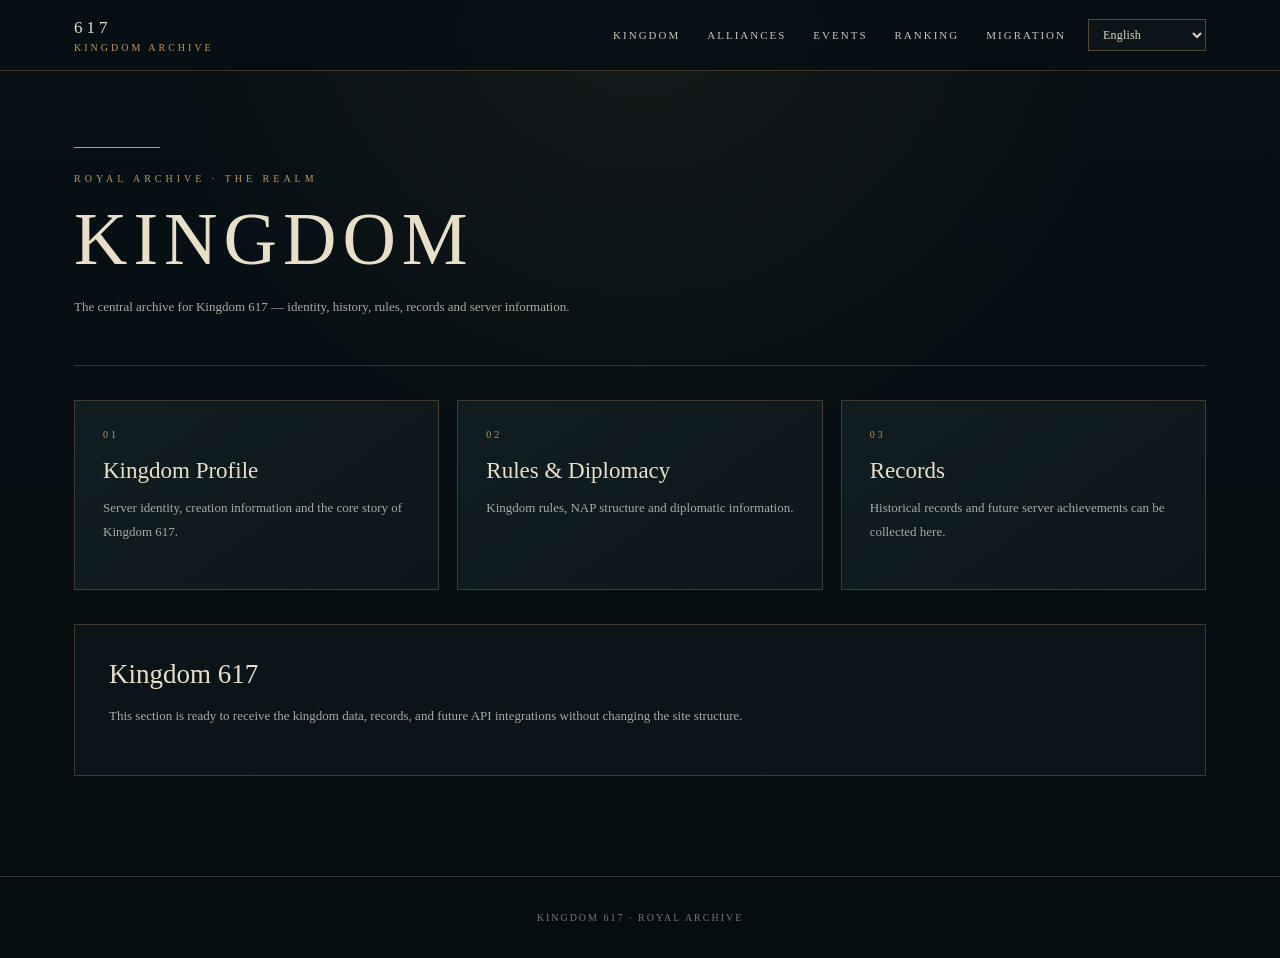
==== kingdom617_scalable_latest/pages/kingdom/index.html @ e65b4dec "Add files via upload" ====
<!doctype html>
<html lang="en">
<head>
<meta charset="utf-8">
<meta name="viewport" content="width=device-width,initial-scale=1">
<title>KINGDOM · Kingdom 617</title>
<link rel="stylesheet" href="../../css/archive.css">
<link rel="stylesheet" href="../../css/global.css">
<style id="nav-events-mobile-fix">
@media(max-width:760px){
  .nav-actions{min-width:0}
  .links{display:flex;flex-wrap:nowrap;overflow-x:auto;overflow-y:hidden;white-space:nowrap;-webkit-overflow-scrolling:touch;scrollbar-width:none}
  .links::-webkit-scrollbar{display:none}
  .links a{flex:0 0 auto}
}
</style>
</head>
<body>
<nav class="nav"><div class="navin">
<a class="brand" href="../../home.html">617 <small>KINGDOM ARCHIVE</small></a>
<div class="nav-actions"><div class="links">
<a href="../../pages/kingdom/" data-i18n="kingdom">Kingdom</a>
<a href="../../pages/alliances/" data-i18n="alliances">Alliances</a>
<a href="../../pages/events/" data-i18n="events">Events</a>
<a href="../../pages/rankings/" data-i18n="ranking">Ranking</a>
<a href="../../pages/migration/" data-i18n="migration">Migration</a>
</div><div class="lang"><select id="language" aria-label="Language"></select></div></div></nav>

<main class="page">
<section class="head">
<div class="eyebrow" data-i18n="eyebrow">ROYAL ARCHIVE · THE REALM</div>
<h1 class="title" data-i18n="title">KINGDOM</h1>
<p class="subtitle" data-i18n="subtitle">The central archive for Kingdom 617 — identity, history, rules, records and server information.</p>
</section>

<section class="grid"><article class="card"><div class="num">01</div><h3 data-i18n="card1t">Kingdom Profile</h3><p data-i18n="card1p">Server identity, creation information and the core story of Kingdom 617.</p></article><article class="card"><div class="num">02</div><h3 data-i18n="card2t">Rules & Diplomacy</h3><p data-i18n="card2p">Kingdom rules, NAP structure and diplomatic information.</p></article><article class="card"><div class="num">03</div><h3 data-i18n="card3t">Records</h3><p data-i18n="card3p">Historical records and future server achievements can be collected here.</p></article></section>

<div class="panel">
<h2 data-i18n="panelTitle">Kingdom 617</h2>
<p data-i18n="panelText">This section is ready to receive the kingdom data, records, and future API integrations without changing the site structure.</p>
</div>
</main>

<footer>KINGDOM 617 · ROYAL ARCHIVE</footer>
<script>
const LANGS=[['en','English'],['ko','한국어'],['de','Deutsch'],['es','Español'],['fr','Français'],['ar','العربية'],['id','Bahasa Indonesia'],['zh-TW','繁體中文'],['zh-CN','简体中文'],['ja','日本語'],["tr","Türkçe"]];
const T={"en":{"home":"Home","kingdom":"Kingdom","alliances":"Alliances","ranking":"Ranking","migration":"Migration","eyebrow":"ROYAL ARCHIVE · THE REALM","title":"KINGDOM","subtitle":"The central archive for Kingdom 617 — identity, history, rules, records and server information.","card1t":"Kingdom Profile","card1p":"Server identity, creation information and the core story of Kingdom 617.","card2t":"Rules & Diplomacy","card2p":"Kingdom rules, NAP structure and diplomatic information.","card3t":"Records","card3p":"Historical records and future server achievements can be collected here.","panelTitle":"Kingdom 617","panelText":"This section is ready to receive the kingdom data, records, and future API integrations without changing the site structure."},"ko":{"home":"홈","kingdom":"왕국 소개","alliances":"연맹","ranking":"랭킹","migration":"이민","eyebrow":"ROYAL ARCHIVE · 왕국","title":"왕국","subtitle":"617 왕국의 정체성, 역사, 규칙, 기록 및 서버 정보를 확인할 수 있습니다.","card1t":"왕국 프로필","card1p":"617 왕국의 서버 정보, 생성 정보 및 기본 이야기를 확인합니다.","card2t":"규칙 & 외교","card2p":"왕국 규칙, NAP 구조 및 외교 정보를 확인합니다.","card3t":"기록","card3p":"과거 기록과 앞으로의 왕국 주요 성과를 기록할 수 있습니다.","panelTitle":"617 왕국","panelText":"이곳에서 왕국 데이터와 기록, 향후 API 연동을 추가할 수 있습니다."},"de":{"home":"Startseite","kingdom":"Königreich","alliances":"Allianzen","ranking":"Rangliste","migration":"Migration","eyebrow":"ROYAL ARCHIVE · DAS REICH","title":"KÖNIGREICH","subtitle":"Das zentrale Archiv für Königreich 617 – Identität, Geschichte, Regeln, Aufzeichnungen und Serverinformationen.","card1t":"Königreich-Profil","card1p":"Serveridentität, Erstellungsinformationen und die Geschichte von Königreich 617.","card2t":"Regeln & Diplomatie","card2p":"Königreichsregeln, NAP-Struktur und diplomatische Informationen.","card3t":"Aufzeichnungen","card3p":"Historische Aufzeichnungen und zukünftige Erfolge des Servers.","panelTitle":"Königreich 617","panelText":"Hier können Königreichsdaten, Aufzeichnungen und zukünftige API-Integrationen ergänzt werden."},"es":{"home":"Inicio","kingdom":"Reino","alliances":"Alianzas","ranking":"Clasificación","migration":"Migración","eyebrow":"ROYAL ARCHIVE · EL REINO","title":"REINO","subtitle":"El archivo central del Reino 617: identidad, historia, reglas, registros e información del servidor.","card1t":"Perfil del Reino","card1p":"Identidad del servidor, información de creación y la historia del Reino 617.","card2t":"Reglas y Diplomacia","card2p":"Reglas del reino, estructura NAP e información diplomática.","card3t":"Registros","card3p":"Registros históricos y futuros logros del servidor.","panelTitle":"Reino 617","panelText":"Aquí se pueden añadir datos del reino, registros e integraciones API futuras."},"fr":{"home":"Accueil","kingdom":"Royaume","alliances":"Alliances","ranking":"Classement","migration":"Migration","eyebrow":"ROYAL ARCHIVE · LE ROYAUME","title":"ROYAUME","subtitle":"L’archive centrale du Royaume 617 : identité, histoire, règles, archives et informations du serveur.","card1t":"Profil du Royaume","card1p":"Identité du serveur, informations de création et histoire du Royaume 617.","card2t":"Règles & Diplomatie","card2p":"Règles du royaume, structure NAP et informations diplomatiques.","card3t":"Archives","card3p":"Archives historiques et futurs accomplissements du serveur.","panelTitle":"Royaume 617","panelText":"Cette section peut accueillir les données du royaume, les archives et de futures intégrations API."},"ar":{"home":"الرئيسية","kingdom":"المملكة","alliances":"التحالفات","ranking":"التصنيف","migration":"الهجرة","eyebrow":"ROYAL ARCHIVE · المملكة","title":"المملكة","subtitle":"الأرشيف المركزي للمملكة 617 — الهوية والتاريخ والقواعد والسجلات ومعلومات الخادم.","card1t":"ملف المملكة","card1p":"هوية الخادم ومعلومات الإنشاء والقصة الأساسية للمملكة 617.","card2t":"القواعد والدبلوماسية","card2p":"قواعد المملكة وهيكل NAP والمعلومات الدبلوماسية.","card3t":"السجلات","card3p":"السجلات التاريخية والإنجازات المستقبلية للخادم.","panelTitle":"المملكة 617","panelText":"يمكن إضافة بيانات المملكة والسجلات وتكاملات API المستقبلية هنا."},"id":{"home":"Beranda","kingdom":"Kerajaan","alliances":"Aliansi","ranking":"Peringkat","migration":"Migrasi","eyebrow":"ROYAL ARCHIVE · KERAJAAN","title":"KERAJAAN","subtitle":"Arsip pusat Kerajaan 617 — identitas, sejarah, aturan, catatan, dan informasi server.","card1t":"Profil Kerajaan","card1p":"Identitas server, informasi pembentukan, dan kisah utama Kerajaan 617.","card2t":"Aturan & Diplomasi","card2p":"Aturan kerajaan, struktur NAP, dan informasi diplomasi.","card3t":"Catatan","card3p":"Catatan sejarah dan pencapaian server di masa mendatang.","panelTitle":"Kerajaan 617","panelText":"Data kerajaan, catatan, dan integrasi API di masa mendatang dapat ditambahkan di sini."},"zh-TW":{"home":"首頁","kingdom":"王國介紹","alliances":"聯盟","ranking":"排行榜","migration":"移民","eyebrow":"ROYAL ARCHIVE · 王國","title":"王國","subtitle":"617王國的中央檔案庫——王國身分、歷史、規則、紀錄與伺服器資訊。","card1t":"王國資料","card1p":"617王國的伺服器身分、建立資訊與核心故事。","card2t":"規則與外交","card2p":"王國規則、NAP架構與外交資訊。","card3t":"紀錄","card3p":"歷史紀錄與未來的王國成就。","panelTitle":"617王國","panelText":"此區域可加入王國資料、紀錄與未來API整合。"},"zh-CN":{"home":"首页","kingdom":"王国介绍","alliances":"联盟","ranking":"排行榜","migration":"移民","eyebrow":"ROYAL ARCHIVE · 王国","title":"王国","subtitle":"617王国的中央档案库——王国身份、历史、规则、记录和服务器信息。","card1t":"王国资料","card1p":"617王国的服务器身份、创建信息和核心故事。","card2t":"规则与外交","card2p":"王国规则、NAP结构和外交信息。","card3t":"记录","card3p":"历史记录与未来的王国成就。","panelTitle":"617王国","panelText":"此区域可加入王国资料、记录和未来API整合。"},"ja":{"home":"ホーム","kingdom":"王国紹介","alliances":"同盟","ranking":"ランキング","migration":"移民","eyebrow":"ROYAL ARCHIVE · 王国","title":"王国","subtitle":"617王国の中央アーカイブ。王国の概要、歴史、ルール、記録、サーバー情報を掲載します。","card1t":"王国プロフィール","card1p":"サーバー情報、設立情報、617王国の基本ストーリー。","card2t":"ルールと外交","card2p":"王国ルール、NAP構造、外交情報。","card3t":"記録","card3p":"歴史記録と今後の王国の実績。","panelTitle":"617王国","panelText":"ここに王国データ、記録、将来のAPI連携を追加できます。"},"tr":{"home":"Ana Sayfa","kingdom":"Krallık","alliances":"İttifaklar","ranking":"Sıralama","migration":"Göç","eyebrow":"KRALİYET ARŞİVİ · KRALLIK","title":"KRALLIK","subtitle":"617 Krallığı için kimlik, tarih, kurallar, kayıtlar ve sunucu bilgilerinin merkezi arşivi.","card1t":"Krallık Profili","card1p":"Sunucu kimliği, kuruluş bilgileri ve 617 Krallığı’nın temel hikâyesi.","card2t":"Kurallar ve Diplomasi","card2p":"Krallık kuralları, NAP yapısı ve diplomatik bilgiler.","card3t":"Kayıtlar ve Bilgiler","card3p":"Önemli kayıtlar, kaynaklar ve sunucuya ait bilgiler.","panelTitle":"Krallık 617","panelText":"Bu bölüm, site yapısını değiştirmeden Krallık 617 verilerini, kayıtlarını ve gelecekteki API entegrasyonlarını barındırabilir."}};
const sel=document.getElementById('language');LANGS.forEach(([k,n])=>{const o=document.createElement('option');o.value=k;o.textContent=n;sel.appendChild(o)});
function setLang(k){const t=T[k]||T.en;document.documentElement.lang=k;document.documentElement.dir=k==='ar'?'rtl':'ltr';document.querySelectorAll('[data-i18n]').forEach(e=>{if(t[e.dataset.i18n]!=null)e.textContent=t[e.dataset.i18n]});sel.value=k;localStorage.setItem('kingdom617_lang',k)}
sel.onchange=()=>setLang(sel.value);setLang(localStorage.getItem('kingdom617_lang')||'en');
</script>
<script src="../../js/global.js"></script>

<script>
const EVENTS_NAV_LABELS = {
  en:"Events", ko:"이벤트", de:"Events", es:"Eventos", fr:"Événements",
  ar:"الفعاليات", id:"Acara", "zh-TW":"活動", "zh-CN":"活动", ja:"イベント", tr:"Etkinlikler"
};
document.addEventListener("DOMContentLoaded",()=>{
  const langSelect=document.getElementById("language");
  const applyEventLabel=()=>{
    const lang=langSelect?.value || localStorage.getItem("kingdom617_lang") || "en";
    document.querySelectorAll('[data-i18n="events"]').forEach(el=>el.textContent=EVENTS_NAV_LABELS[lang]||EVENTS_NAV_LABELS.en);
  };
  langSelect?.addEventListener("change",()=>setTimeout(applyEventLabel,0));
  setTimeout(applyEventLabel,0);
});
</script>

</body>
</html>
---- kingdom617_scalable_latest/css/archive.css ----
:root{
  --bg:#071015;--panel:#0c171b;--panel2:#101d21;
  --ivory:#e9dfc9;--muted:#a8aaa1;--brass:#b99a61;
  --line:rgba(185,154,97,.28)
}
*{box-sizing:border-box}
html{scroll-behavior:smooth}
body{
  margin:0;min-height:100vh;
  background:radial-gradient(circle at 50% 0,rgba(185,154,97,.08),transparent 42%),
             linear-gradient(180deg,#071015,#060d11);
  color:var(--ivory);
  font-family:Georgia,"Times New Roman",serif
}
a{color:inherit;text-decoration:none}
.nav{
  position:sticky;top:0;z-index:10;
  background:rgba(7,16,21,.94);
  border-bottom:1px solid var(--line);
  backdrop-filter:blur(10px)
}
.navin{
  max-width:1180px;margin:auto;min-height:74px;
  display:flex;align-items:center;justify-content:space-between;
  padding:10px 24px;gap:20px
}
.brand{letter-spacing:4px;font-size:17px}
.brand small{
  display:block;font:10px Arial,sans-serif;
  letter-spacing:3px;color:var(--brass);margin-top:4px
}
.links{
  display:flex;gap:27px;
  font:11px Arial,sans-serif;
  letter-spacing:2px;text-transform:uppercase
}
.links a{
  color:#c7c5bb;position:relative;padding:8px 0;transition:.2s
}
.links a:after{
  content:"";position:absolute;left:0;right:0;bottom:1px;height:1px;
  background:var(--brass);transform:scaleX(0);transition:.3s
}
.links a:hover{color:#fff}
.links a:hover:after{transform:scaleX(1)}
.page{max-width:1180px;margin:auto;padding:76px 24px 100px}
.head{
  position:relative;padding:26px 0 34px;
  border-bottom:1px solid var(--line)
}
.head:before{
  content:"";position:absolute;left:0;top:0;width:86px;height:1px;
  background:var(--brass)
}
.eyebrow{
  font:10px Arial,sans-serif;letter-spacing:4px;color:var(--brass);
  text-transform:uppercase
}
.title{
  font-size:clamp(42px,6vw,74px);font-weight:500;
  letter-spacing:6px;margin:13px 0 8px
}
.subtitle{
  font:13px/1.8 Arial,sans-serif;color:var(--muted);max-width:760px
}
.grid{
  display:grid;grid-template-columns:repeat(3,1fr);
  gap:18px;margin-top:34px
}
.card{
  position:relative;min-height:190px;padding:28px;
  background:linear-gradient(145deg,var(--panel2),var(--panel));
  border:1px solid var(--line);transition:.28s
}
.card:hover{
  transform:translateY(-5px);
  border-color:rgba(185,154,97,.55);
  box-shadow:0 18px 35px rgba(0,0,0,.28),
             0 0 28px rgba(185,154,97,.07)
}
.num{font:10px Arial,sans-serif;letter-spacing:3px;color:var(--brass)}
.card h2,.card h3{font-size:23px;font-weight:500;margin:18px 0 12px}
.card p{font:13px/1.8 Arial,sans-serif;color:var(--muted);margin:0}
.panel{
  margin-top:34px;border:1px solid var(--line);
  background:rgba(12,23,27,.82);padding:34px
}
.panel h2{font-size:27px;font-weight:500;margin:0 0 14px}
.panel p{font:13px/1.8 Arial,sans-serif;color:var(--muted)}
footer{
  border-top:1px solid var(--line);padding:35px 24px;text-align:center;
  color:#777;font:10px Arial,sans-serif;letter-spacing:2px
}
@media(max-width:760px){
  .navin{flex-direction:column}
  .links{gap:13px;flex-wrap:wrap;justify-content:center;font-size:9px}
  .page{padding:58px 18px 80px}
  .grid{grid-template-columns:1fr}
  .head{padding-top:18px}
  .title{letter-spacing:4px}
}
---- kingdom617_scalable_latest/css/global.css ----
/* Kingdom 617 — Global Royal Archive Cursor */
@media (pointer:fine){
  html,body,a,button,input,select,textarea{cursor:none!important}
  .k617-cursor-dot,.k617-cursor-ring{
    position:fixed;left:0;top:0;pointer-events:none;z-index:2147483647;
    opacity:0;transform:translate3d(-100px,-100px,0);will-change:transform;
  }
  .k617-cursor-dot{
    width:7px;height:7px;margin:-3.5px 0 0 -3.5px;border-radius:50%;
    background:#e2c48b;
    box-shadow:0 0 0 1px rgba(226,196,139,.45),0 0 12px rgba(226,196,139,.45);
  }
  .k617-cursor-ring{
    width:25px;height:25px;margin:-12.5px 0 0 -12.5px;
    border:1px solid rgba(226,196,139,.72);
    transform-origin:center;
    transition:width .18s ease,height .18s ease,margin .18s ease,
      border-color .18s ease,background .18s ease,box-shadow .18s ease;
  }
  .k617-cursor-ring::before,.k617-cursor-ring::after{
    content:"";position:absolute;left:50%;top:50%;
    background:rgba(226,196,139,.58);transform:translate(-50%,-50%);
  }
  .k617-cursor-ring::before{width:1px;height:35px}
  .k617-cursor-ring::after{width:35px;height:1px}
  .k617-cursor-ring.is-hover{
    width:38px;height:38px;margin:-19px 0 0 -19px;
    border-color:rgba(226,196,139,.95);
    background:rgba(226,196,139,.06);
    box-shadow:0 0 22px rgba(226,196,139,.20);
  }
  .k617-cursor-ring.is-press{
    width:20px;height:20px;margin:-10px 0 0 -10px;
  }
}
@media (pointer:coarse){
  .k617-cursor-dot,.k617-cursor-ring{display:none!important}
}


/* =========================================================
   KINGDOM 617 — SHARED HEADER / RESPONSIVE NAVIGATION
   One header geometry for every page.
   ========================================================= */
.nav{
  position:sticky !important;
  top:0 !important;
  z-index:1000 !important;
  width:100% !important;
  background:rgba(7,16,21,.94) !important;
  border-bottom:1px solid rgba(185,154,97,.28) !important;
  backdrop-filter:blur(12px) !important;
  -webkit-backdrop-filter:blur(12px) !important;
}
.navin{
  width:100% !important;
  max-width:1180px !important;
  min-height:70px !important;
  height:70px !important;
  margin:0 auto !important;
  padding:0 24px !important;
  display:flex !important;
  flex-direction:row !important;
  align-items:center !important;
  justify-content:flex-start !important;
  gap:20px !important;
}
.navin .brand{
  flex:0 0 auto !important;
  display:block !important;
  white-space:nowrap !important;
  margin:0 !important;
}
.nav-actions{
  margin-left:auto !important;
  display:flex !important;
  align-items:center !important;
  justify-content:flex-end !important;
  gap:22px !important;
  min-width:0 !important;
}
.navin .links{
  flex:0 0 auto !important;
  display:flex !important;
  align-items:center !important;
  justify-content:flex-end !important;
  gap:27px !important;
  margin:0 !important;
  white-space:nowrap !important;
}
.navin .links a{
  flex:0 0 auto !important;
  white-space:nowrap !important;
}
.navin .lang{
  flex:0 0 auto !important;
  margin:0 !important;
}
 .navin .lang select{
  width:118px !important;
  min-width:118px !important;
  height:32px !important;
  padding:7px 28px 7px 10px !important;
  margin:0 !important;
  box-sizing:border-box !important;
  appearance:auto !important;
  -webkit-appearance:auto !important;
  background:#0b1519 !important;
  color:#ddd4c2 !important;
  border:1px solid rgba(185,154,97,.4) !important;
  border-radius:0 !important;
  font-family:Georgia, "Times New Roman", serif !important;
  font-size:12px !important;
  line-height:16px !important;
  letter-spacing:.2px !important;
  text-transform:none !important;
  outline:none !important;
  box-shadow:none !important;
  cursor:none !important;
}
.navin .lang select:hover,
.navin .lang select:focus{
  border-color:rgba(185,154,97,.72) !important;
  background:#0d191d !important;
}
.navin .lang select option{
  background:#0b1519 !important;
  color:#ddd4c2 !important;
  font-family:Georgia, "Times New Roman", serif !important;
}

/* Keep the header compact and usable on phones.
   Brand stays left; menu becomes a single horizontal scroll row. */
@media (max-width:760px){
  .navin{
    height:auto !important;
    min-height:70px !important;
    padding:10px 14px 9px !important;
    display:grid !important;
    grid-template-columns:minmax(0,1fr) auto !important;
    grid-template-rows:32px auto !important;
    column-gap:12px !important;
    row-gap:8px !important;
    align-items:center !important;
  }
  .nav-actions{
    display:contents !important;
  }
  .navin .brand{
    grid-column:1 !important;
    grid-row:1 !important;
    font-size:16px !important;
  }
  .navin .links{
    grid-column:1 / -1 !important;
    grid-row:2 !important;
    width:100% !important;
    min-width:0 !important;
    display:flex !important;
    justify-content:flex-start !important;
    gap:18px !important;
    overflow-x:auto !important;
    overflow-y:hidden !important;
    -webkit-overflow-scrolling:touch !important;
    scrollbar-width:none !important;
    padding:0 1px 2px !important;
  }
  .navin .links::-webkit-scrollbar{display:none !important}
  .navin .links{
    flex:0 0 auto !important;
    justify-content:flex-start !important;
    gap:18px !important;
    white-space:nowrap !important;
  }
  .navin .links a{
    font-size:9px !important;
    letter-spacing:1.7px !important;
    padding:5px 0 !important;
  }
  .navin .lang{
    grid-column:2 !important;
    grid-row:1 !important;
    margin-left:auto !important;
    align-self:center !important;
  }
  .navin .lang select{
    width:104px !important;
    min-width:104px !important;
    height:30px !important;
    padding:6px 24px 6px 9px !important;
    font-size:11px !important;
  }
}


/* ===== 617 FINAL HEADER / CURSOR CONSISTENCY ===== */
.nav,
.navin,
.nav-actions,
.navin .links,
.navin .brand,
.navin .lang {
  box-sizing:border-box;
}
.nav { isolation:isolate; }
@media (pointer:fine){
  .nav a, .nav button, .nav select { cursor:none !important; }
}
@media (max-width:760px){
  .nav { overflow:visible !important; }
  .navin { overflow:visible !important; }
}

/* =========================================================
   KINGDOM 617 — GLOBAL ROYAL ARCHIVE TYPOGRAPHY
   Use the refined Georgia-style serif from the Alliances page
   consistently across the entire site.
   ========================================================= */
html, body,
body *,
button, input, select, textarea {
  font-family: Georgia, "Times New Roman", serif !important;
}

/* Preserve the archive's elegant letter spacing and readability. */
body {
  -webkit-font-smoothing: antialiased;
  text-rendering: optimizeLegibility;
}
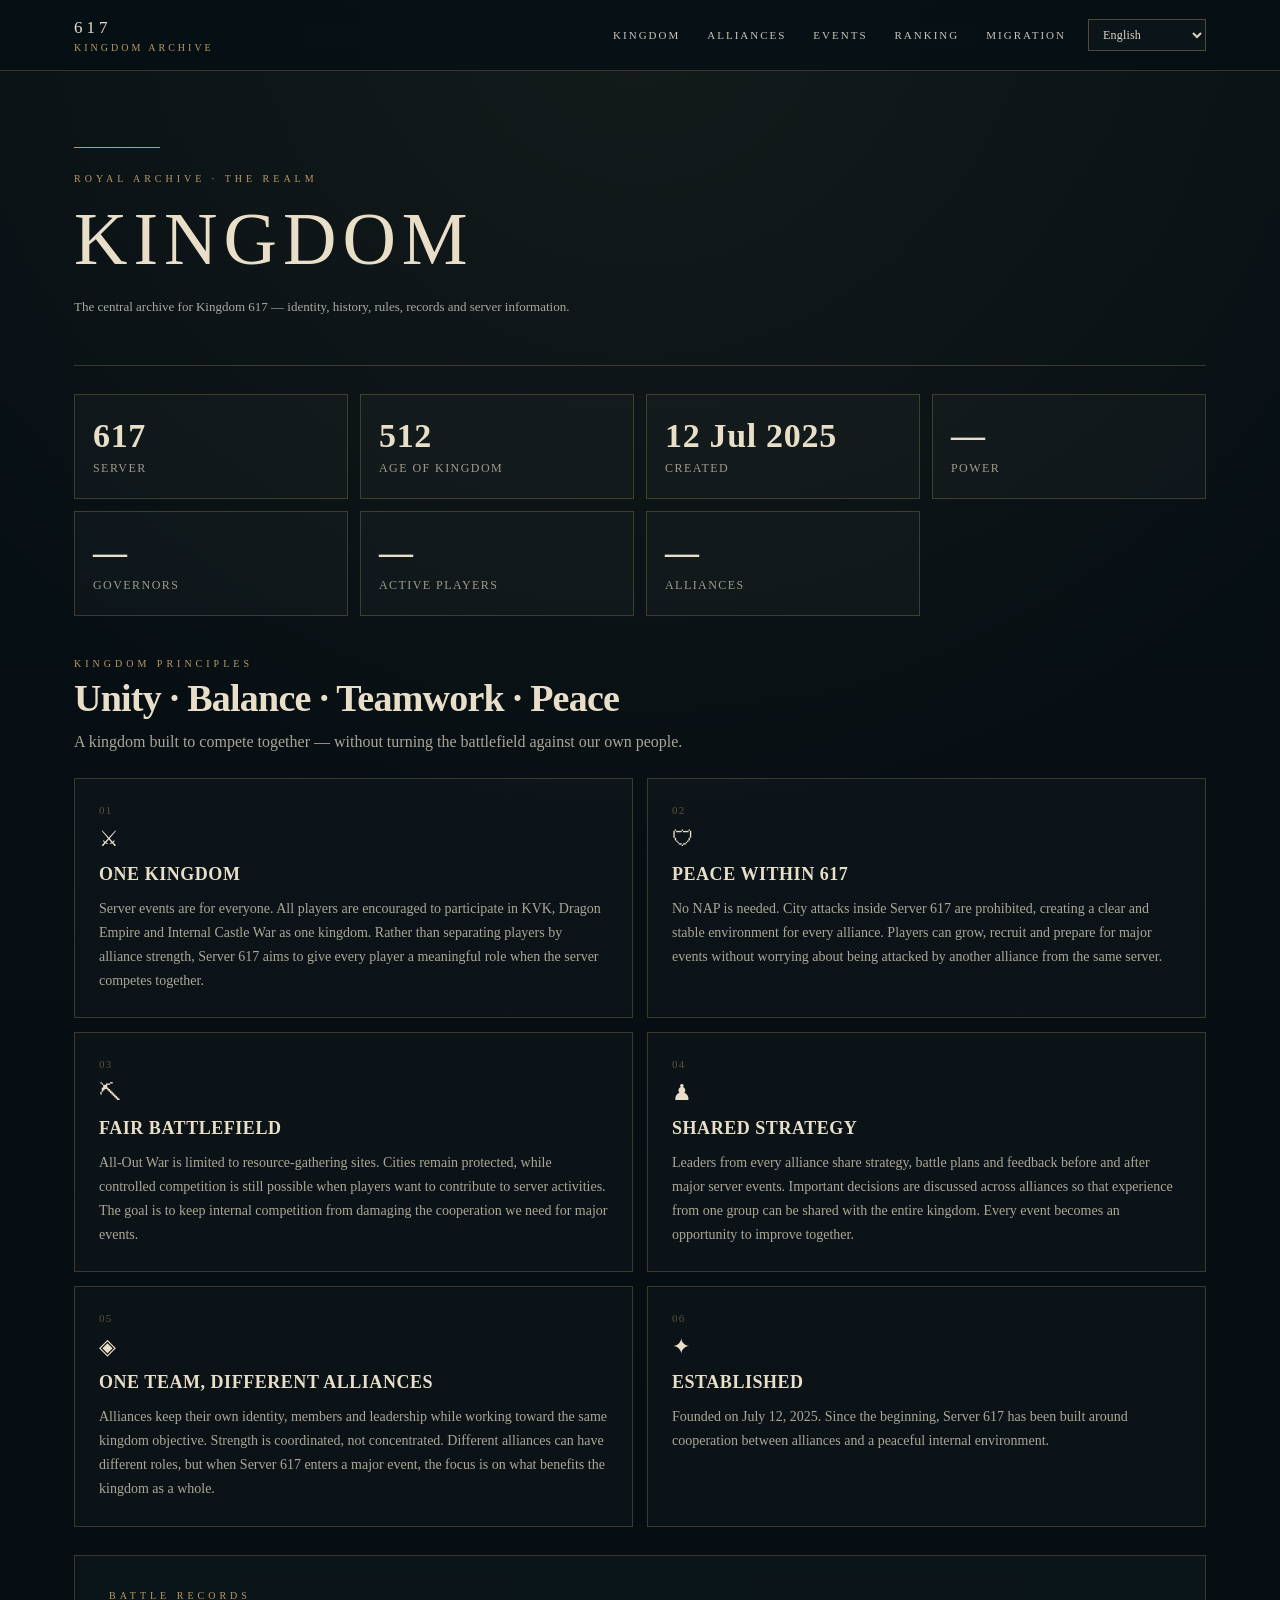
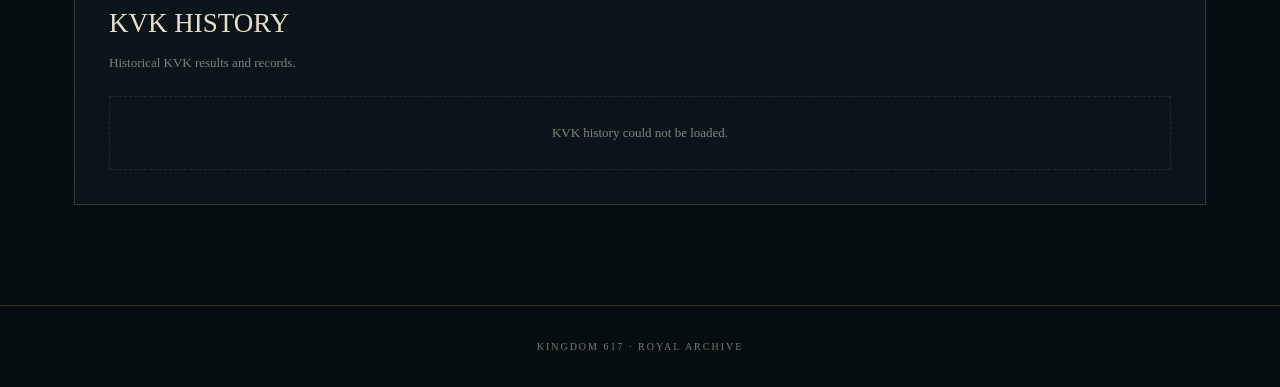
==== commit c54aa979: "Add files via upload" ====
--- a/kingdom617_scalable_latest/pages/kingdom/index.html
+++ b/kingdom617_scalable_latest/pages/kingdom/index.html
@@ -14,6 +14,48 @@
   .links a{flex:0 0 auto}
 }
 </style>
+<style id="kingdom-principles-style">
+.kingdom-intro{margin-top:28px}
+.kingdom-stats{display:grid;grid-template-columns:repeat(4,1fr);gap:12px;margin-bottom:42px}
+.stat{border:1px solid var(--line,#ddd);background:rgba(255,255,255,.025);padding:22px 18px;display:flex;flex-direction:column;gap:6px}
+.stat strong{font-size:clamp(22px,3vw,34px);letter-spacing:.02em}
+.stat span{font-size:12px;opacity:.65;text-transform:uppercase;letter-spacing:.12em}
+.principles-head{margin:0 0 22px}
+.principles-head h2{margin:7px 0 8px;font-size:clamp(24px,4vw,38px);letter-spacing:-.02em}
+.principles-head p{max-width:760px;opacity:.72;line-height:1.7;margin:0}
+.principles-grid{display:grid;grid-template-columns:repeat(2,minmax(0,1fr));gap:14px}
+.principle-card{position:relative;border:1px solid var(--line,#ddd);padding:25px 24px 24px;min-height:230px;background:rgba(255,255,255,.02)}
+.principle-card .num{font-size:11px;opacity:.45;letter-spacing:.12em}
+.principle-card .symbol{font-size:22px;margin:10px 0 12px}
+.principle-card h3{margin:0 0 12px;font-size:18px;letter-spacing:.03em}
+.principle-card p{margin:0;line-height:1.72;opacity:.72;font-size:14px}
+.kvk-history{margin-top:28px}
+.kvk-history h2{margin:7px 0 8px}
+.kvk-history>p{max-width:760px;line-height:1.7;opacity:.72}
+.kvk-history-list{margin-top:22px}
+.kvk-history-meta{display:flex;gap:10px;flex-wrap:wrap;margin:0 0 12px}
+.kvk-history-meta .kvk-meta-card{border:1px solid var(--line,#ddd);padding:12px 15px;min-width:150px;background:rgba(255,255,255,.02)}
+.kvk-history-meta strong{display:block;font-size:18px;margin-bottom:4px}
+.kvk-history-meta span{font-size:11px;opacity:.6;text-transform:uppercase;letter-spacing:.1em}
+.kvk-history-table-wrap{overflow-x:auto;border:1px solid var(--line,#ddd)}
+.kvk-history-table{width:100%;border-collapse:collapse;min-width:720px;font-size:13px}
+.kvk-history-table th{padding:12px 13px;text-align:left;font-size:11px;text-transform:uppercase;letter-spacing:.08em;opacity:.7;border-bottom:1px solid var(--line,#ddd);white-space:nowrap}
+.kvk-history-table td{padding:13px;border-bottom:1px solid var(--line,#ddd);vertical-align:middle;white-space:nowrap}
+.kvk-history-table tr:last-child td{border-bottom:0}
+.kvk-opponent{font-weight:700}
+.kvk-status{font-weight:700}
+.kvk-status.won{color:#00a86b}
+.kvk-status.lost{color:#e04b43}
+.kvk-status.held{color:#3867d6}
+.kvk-prep-score{display:block;font-size:11px;opacity:.72;margin-top:3px}
+.kvk-king{display:flex;align-items:center;gap:9px;min-width:150px}
+.kvk-king img{width:34px;height:34px;border-radius:50%;object-fit:cover}
+.kvk-king-name{font-weight:700}
+.kvk-king-role{display:block;font-size:11px;opacity:.7;margin-top:2px}
+.kvk-placeholder{border:1px dashed var(--line,#ddd);padding:28px;text-align:center;opacity:.55;font-size:13px}
+@media(max-width:760px){.kvk-history-table{font-size:12px}.kvk-history-table th,.kvk-history-table td{padding:11px 10px}}
+@media(max-width:760px){.kingdom-stats{grid-template-columns:repeat(2,minmax(0,1fr))}.principles-grid{grid-template-columns:1fr}.principle-card{min-height:0;padding:22px 19px}.principle-card p{font-size:13px}}
+</style>
 </head>
 <body>
 <nav class="nav"><div class="navin">
@@ -28,17 +70,46 @@
 
 <main class="page">
 <section class="head">
-<div class="eyebrow" data-i18n="eyebrow">ROYAL ARCHIVE · THE REALM</div>
+<div class="eyebrow">ROYAL ARCHIVE · THE REALM</div>
 <h1 class="title" data-i18n="title">KINGDOM</h1>
 <p class="subtitle" data-i18n="subtitle">The central archive for Kingdom 617 — identity, history, rules, records and server information.</p>
 </section>
 
-<section class="grid"><article class="card"><div class="num">01</div><h3 data-i18n="card1t">Kingdom Profile</h3><p data-i18n="card1p">Server identity, creation information and the core story of Kingdom 617.</p></article><article class="card"><div class="num">02</div><h3 data-i18n="card2t">Rules & Diplomacy</h3><p data-i18n="card2p">Kingdom rules, NAP structure and diplomatic information.</p></article><article class="card"><div class="num">03</div><h3 data-i18n="card3t">Records</h3><p data-i18n="card3p">Historical records and future server achievements can be collected here.</p></article></section>
-
-<div class="panel">
-<h2 data-i18n="panelTitle">Kingdom 617</h2>
-<p data-i18n="panelText">This section is ready to receive the kingdom data, records, and future API integrations without changing the site structure.</p>
-</div>
+<section class="kingdom-intro">
+  <div class="kingdom-stats">
+    <div class="stat"><strong>617</strong><span data-i18n="serverLabel">Server</span></div>
+    <div class="stat"><strong id="daysUnited">—</strong><span data-i18n="ageLabel">Age of Kingdom</span></div>
+    <div class="stat"><strong id="createdDate">12 Jul 2025</strong><span data-i18n="createdLabel">Created</span></div>
+    <div class="stat"><strong id="kingdomPower">—</strong><span data-i18n="powerLabel">Power</span></div>
+    <div class="stat"><strong id="governorCount">—</strong><span data-i18n="governorsLabel">Governors</span></div>
+    <div class="stat"><strong id="activePlayers">—</strong><span data-i18n="activeLabel">Active Players</span></div>
+    <div class="stat"><strong id="allianceCount">—</strong><span data-i18n="alliancesLabel">Alliances</span></div>
+  </div>
+
+  <div class="principles-head">
+    <div class="eyebrow">KINGDOM PRINCIPLES</div>
+    <h2 data-i18n="principlesTitle">Unity · Balance · Teamwork · Peace</h2>
+    <p data-i18n="principlesLead">A kingdom built to compete together — without turning the battlefield against our own people.</p>
+  </div>
+
+  <div class="principles-grid">
+    <article class="principle-card"><div class="num">01</div><div class="symbol">⚔</div><h3 data-i18n="p1t">ONE KINGDOM</h3><p data-i18n="p1p">Server events are for everyone. All players are encouraged to participate in KVK, Dragon Empire and Internal Castle War as one kingdom. Rather than separating players by alliance strength, Server 617 aims to give every player a meaningful role when the server competes together.</p></article>
+    <article class="principle-card"><div class="num">02</div><div class="symbol">🛡</div><h3 data-i18n="p2t">PEACE WITHIN 617</h3><p data-i18n="p2p">No NAP is needed. City attacks inside Server 617 are prohibited, creating a clear and stable environment for every alliance. Players can grow, recruit and prepare for major events without worrying about being attacked by another alliance from the same server.</p></article>
+    <article class="principle-card"><div class="num">03</div><div class="symbol">⛏</div><h3 data-i18n="p3t">FAIR BATTLEFIELD</h3><p data-i18n="p3p">All-Out War is limited to resource-gathering sites. Cities remain protected, while controlled competition is still possible when players want to contribute to server activities. The goal is to keep internal competition from damaging the cooperation we need for major events.</p></article>
+    <article class="principle-card"><div class="num">04</div><div class="symbol">♟</div><h3 data-i18n="p4t">SHARED STRATEGY</h3><p data-i18n="p4p">Leaders from every alliance share strategy, battle plans and feedback before and after major server events. Important decisions are discussed across alliances so that experience from one group can be shared with the entire kingdom. Every event becomes an opportunity to improve together.</p></article>
+    <article class="principle-card"><div class="num">05</div><div class="symbol">◈</div><h3 data-i18n="p5t">ONE TEAM, DIFFERENT ALLIANCES</h3><p data-i18n="p5p">Alliances keep their own identity, members and leadership while working toward the same kingdom objective. Strength is coordinated, not concentrated. Different alliances can have different roles, but when Server 617 enters a major event, the focus is on what benefits the kingdom as a whole.</p></article>
+    <article class="principle-card"><div class="num">06</div><div class="symbol">✦</div><h3 data-i18n="p6t">ESTABLISHED</h3><p data-i18n="p6p">Founded on July 12, 2025. Since the beginning, Server 617 has been built around cooperation between alliances and a peaceful internal environment.</p></article>
+  </div>
+</section>
+
+<section class="kvk-history panel">
+  <div class="eyebrow">BATTLE RECORDS</div>
+  <h2 data-i18n="kvkTitle">KVK HISTORY</h2>
+  <p data-i18n="kvkLead">Historical KVK results and records.</p>
+  <div id="kvkHistoryList" class="kvk-history-list">
+    <div class="kvk-placeholder" data-i18n="kvkPlaceholder">Loading KVK records…</div>
+  </div>
+</section>
 </main>
 
 <footer>KINGDOM 617 · ROYAL ARCHIVE</footer>
@@ -51,6 +122,110 @@
 </script>
 <script src="../../js/global.js"></script>
 
+<script id="kingdom-dynamic">
+const KINGDOM_TEXT={
+ en:{serverLabel:"Server",ageLabel:"Age of Kingdom",createdLabel:"Created",powerLabel:"Power",governorsLabel:"Governors",activeLabel:"Active Players",alliancesLabel:"Alliances",kvkDate:"Date",kvkOpponent:"Opponent",kvkPrep:"Prep",kvkCastle:"Castle",kvkKing:"King",kvkSeason:"KVK Season",kvkLoading:"Loading KVK records…",kvkNoRecords:"No KVK history available.",kvkError:"KVK history could not be loaded.",principlesTitle:"Unity · Balance · Teamwork · Peace",principlesLead:"A kingdom built to compete together — without turning the battlefield against our own people.",p1t:"ONE KINGDOM",p1p:"Server events are for everyone. All players are encouraged to participate in KVK, Dragon Empire and Internal Castle War as one kingdom. Rather than separating players by alliance strength, Server 617 aims to give every player a meaningful role when the server competes together.",p2t:"PEACE WITHIN 617",p2p:"No NAP is needed. City attacks inside Server 617 are prohibited, creating a clear and stable environment for every alliance. Players can grow, recruit and prepare for major events without worrying about being attacked by another alliance from the same server.",p3t:"FAIR BATTLEFIELD",p3p:"All-Out War is limited to resource-gathering sites. Cities remain protected, while controlled competition is still possible when players want to contribute to server activities. The goal is to keep internal competition from damaging the cooperation we need for major events.",p4t:"SHARED STRATEGY",p4p:"Leaders from every alliance share strategy, battle plans and feedback before and after major server events. Important decisions are discussed across alliances so that experience from one group can be shared with the entire kingdom. Every event becomes an opportunity to improve together.",p5t:"ONE TEAM, DIFFERENT ALLIANCES",p5p:"Alliances keep their own identity, members and leadership while working toward the same kingdom objective. Strength is coordinated, not concentrated. Different alliances can have different roles, but when Server 617 enters a major event, the focus is on what benefits the kingdom as a whole.",p6t:"ESTABLISHED",p6p:"Founded on July 12, 2025. Since the beginning, Server 617 has been built around cooperation between alliances and a peaceful internal environment.",kvkTitle:"KVK HISTORY",kvkLead:"Historical KVK results and records.",kvkPlaceholder:"KVK records."},
+ ko:{serverLabel:"서버",ageLabel:"왕국 연령",createdLabel:"생성일",powerLabel:"전투력",governorsLabel:"통치자",activeLabel:"활성 플레이어",alliancesLabel:"연맹 수",kvkDate:"날짜",kvkOpponent:"상대",kvkPrep:"준비전",kvkCastle:"캐슬",kvkKing:"왕",kvkSeason:"KVK 시즌",kvkLoading:"KVK 기록을 불러오는 중…",kvkNoRecords:"KVK 기록이 없습니다.",kvkError:"KVK 기록을 불러오지 못했습니다.",principlesTitle:"단결 · 균형 · 협력 · 평화",principlesLead:"우리 서버를 상대로 싸우는 것이 아니라, 함께 경쟁할 수 있는 왕국을 만듭니다.",p1t:"하나의 왕국",p1p:"서버 이벤트는 모든 플레이어를 위한 것입니다. KVK, Dragon Empire, 내부 캐슬전에서 하나의 왕국으로 함께 참여합니다. 연맹의 전투력에 따라 역할을 나누기보다, 서버가 함께 경쟁할 때 모든 플레이어가 의미 있는 역할을 가질 수 있도록 합니다.",p2t:"617 내부의 평화",p2p:"NAP은 필요하지 않습니다. 617 서버 내 도시 공격을 금지하여 모든 연맹이 안정적으로 성장하고 모집하며 주요 이벤트를 준비할 수 있는 환경을 유지합니다.",p3t:"공정한 전장",p3p:"All-Out War는 자원 채집지에서만 허용됩니다. 도시는 보호하면서도 서버 활동에 참여하고 싶은 플레이어들이 제한된 경쟁을 할 수 있도록 합니다. 내부 경쟁이 주요 이벤트에 필요한 협력을 해치지 않는 것이 목표입니다.",p4t:"공유하는 전략",p4p:"모든 연맹의 리더들은 주요 서버 이벤트 전후로 전략, 전투 계획과 피드백을 공유합니다. 중요한 결정은 연맹 간에 논의하고, 한 연맹의 경험을 왕국 전체가 활용할 수 있도록 합니다.",p5t:"하나의 팀, 서로 다른 연맹",p5p:"각 연맹은 자신만의 정체성, 구성원과 리더십을 유지하면서 같은 왕국의 목표를 향해 협력합니다. 힘은 한곳에 집중하는 것이 아니라 함께 조율합니다. 주요 이벤트에서는 왕국 전체에 도움이 되는 방향을 우선합니다.",p6t:"설립",p6p:"2025년 7월 12일 설립되었습니다. 시작부터 617 서버는 연맹 간 협력과 평화로운 내부 환경을 중심으로 운영되어 왔습니다.",kvkTitle:"역대 KVK 기록",kvkLead:"역대 KVK 결과와 기록을 확인할 수 있습니다.",kvkPlaceholder:"KVK 기록이 이곳에 표시됩니다."}
+};
+function applyKingdomText(lang){const t=KINGDOM_TEXT[lang]||KINGDOM_TEXT.en;document.querySelectorAll('[data-i18n]').forEach(e=>{if(t[e.dataset.i18n]!=null)e.textContent=t[e.dataset.i18n]});}
+function escapeHtml(value){
+  return String(value??'').replace(/[&<>'"]/g,ch=>({'&':'&amp;','<':'&lt;','>':'&gt;',"'":'&#39;','"':'&quot;'}[ch]));
+}
+function formatKvkDate(timestamp){
+  if(!Number.isFinite(Number(timestamp)) || Number(timestamp)<=0) return '—';
+  const d=new Date(Number(timestamp)*1000);
+  if(Number.isNaN(d.getTime())) return '—';
+  return d.toLocaleDateString('en-GB',{day:'2-digit',month:'short',year:'numeric'});
+}
+function kvkStatusClass(value){
+  const v=String(value||'').toLowerCase();
+  if(v==='won' || v==='conquered') return 'won';
+  if(v==='held' || v==='defended') return 'held';
+  return 'lost';
+}
+function formatKvkStatus(value){
+  const v=String(value||'').toLowerCase();
+  if(v==='won' || v==='conquered') return 'Won';
+  if(v==='held' || v==='defended') return 'Held';
+  if(v==='lost' || v==='castle_lost') return 'Lost';
+  return value || '—';
+}
+function renderKvkHistory(kvk, lang){
+  const root=document.getElementById('kvkHistoryList');
+  if(!root) return;
+  const t=KINGDOM_TEXT[lang]||KINGDOM_TEXT.en;
+  const rows=Array.isArray(kvk?.history)?kvk.history:[];
+  if(!rows.length){root.innerHTML=`<div class="kvk-placeholder">${escapeHtml(t.kvkNoRecords||'No KVK history available.')}</div>`;return;}
+
+  const currentSeason=Number(kvk?.season||0);
+  const currentOpponent=Number(kvk?.opponent_kid||0);
+  const meta=currentSeason?`<div class="kvk-history-meta"><div class="kvk-meta-card"><strong>KVK ${currentSeason}</strong><span>${escapeHtml(t.kvkSeason||'KVK Season')}</span></div><div class="kvk-meta-card"><strong>${currentOpponent?'K'+currentOpponent:'—'}</strong><span>${escapeHtml(t.kvkOpponent||'Opponent')}</span></div><div class="kvk-meta-card"><strong>${rows.length}</strong><span>Records</span></div></div>`:'';
+  const table=rows.map(row=>{
+    const kingName=escapeHtml(row.nick_name||'—');
+    const alliance=row.alliance_abbr?`[${escapeHtml(row.alliance_abbr)}] `:'';
+    const role=escapeHtml(row.role|| (row.high_king?'High King':'King'));
+    const avatar=row.avatar_url?`https://mightpulse.com${row.avatar_url}`:'';
+    const avatarHtml=avatar?`<img src="${escapeHtml(avatar)}" alt="" loading="lazy">`:'';
+    const prep=formatKvkStatus(row.prep);
+    const castle=formatKvkStatus(row.castle);
+    return `<tr><td>${escapeHtml(formatKvkDate(row.appointed_at))}</td><td><span class="kvk-opponent">K${escapeHtml(row.opponent_kid||'—')}</span></td><td><span class="kvk-status ${kvkStatusClass(row.prep)}">${escapeHtml(prep)}</span></td><td><span class="kvk-status ${kvkStatusClass(row.castle)}">${escapeHtml(castle)}</span></td><td><div class="kvk-king">${avatarHtml}<div><span class="kvk-king-name">${alliance}${kingName}</span><span class="kvk-king-role">${role}</span></div></div></td></tr>`;
+  }).join('');
+  root.innerHTML=`${meta}<div class="kvk-history-table-wrap"><table class="kvk-history-table"><thead><tr><th>${escapeHtml(t.kvkDate||'Date')}</th><th>${escapeHtml(t.kvkOpponent||'Opponent')}</th><th>${escapeHtml(t.kvkPrep||'Prep')}</th><th>${escapeHtml(t.kvkCastle||'Castle')}</th><th>${escapeHtml(t.kvkKing||'King')}</th></tr></thead><tbody>${table}</tbody></table></div>`;
+}
+
+function formatPower(value){
+  if(!Number.isFinite(value)) return "—";
+  if(value>=1e12) return (value/1e12).toFixed(2).replace(/\.00$/,'')+"T";
+  if(value>=1e9) return (value/1e9).toFixed(2).replace(/\.00$/,'')+"B";
+  if(value>=1e6) return (value/1e6).toFixed(2).replace(/\.00$/,'')+"M";
+  return Math.round(value).toLocaleString();
+}
+function formatCreatedDate(value){
+  if(!value) return "12 Jul 2025";
+  const d=new Date(value.includes('T')?value:value+'T00:00:00');
+  if(Number.isNaN(d.getTime())) return value;
+  return d.toLocaleDateString('en-GB',{day:'2-digit',month:'short',year:'numeric'});
+}
+function updateDaysFallback(){
+  const start=new Date('2025-07-12T00:00:00+09:00');
+  const days=Math.max(0,Math.floor((Date.now()-start.getTime())/86400000));
+  const el=document.getElementById('daysUnited');
+  if(el) el.textContent=days.toLocaleString();
+}
+async function loadKingdomData(){
+  updateDaysFallback();
+  try{
+    const response=await fetch('../../api/kingdom');
+    if(!response.ok) throw new Error('HTTP '+response.status);
+    const data=await response.json();
+    const age=document.getElementById('daysUnited');
+    const created=document.getElementById('createdDate');
+    const power=document.getElementById('kingdomPower');
+    const governors=document.getElementById('governorCount');
+    const active=document.getElementById('activePlayers');
+    const alliances=document.getElementById('allianceCount');
+    if(age) age.textContent=Number.isFinite(data.age_days)?data.age_days.toLocaleString():age.textContent;
+    if(created) created.textContent=formatCreatedDate(data.opened_on);
+    if(power) power.textContent=formatPower(data.power);
+    if(governors) governors.textContent=Number(data.player_count||0).toLocaleString();
+    if(active) active.textContent=Number(data.active_players||0).toLocaleString();
+    if(alliances) alliances.textContent=Number(data.alliance_count||0).toLocaleString();
+    window.__kingdom617Kvk=data.kvk||null;
+    renderKvkHistory(window.__kingdom617Kvk,localStorage.getItem('kingdom617_lang')||'en');
+  }catch(err){
+    console.warn('Kingdom data could not be loaded:',err);
+    const root=document.getElementById('kvkHistoryList');
+    const lang=localStorage.getItem('kingdom617_lang')||'en';
+    const t=KINGDOM_TEXT[lang]||KINGDOM_TEXT.en;
+    if(root) root.innerHTML=`<div class=\"kvk-placeholder\">${escapeHtml(t.kvkError||'KVK history could not be loaded.')}</div>`;
+  }
+}
+loadKingdomData();
+setInterval(loadKingdomData,1800000);
+const _originalSetLang=window.setLang;
+if(typeof _originalSetLang==='function'){window.setLang=function(k){_originalSetLang(k);applyKingdomText(k);if(window.__kingdom617Kvk)renderKvkHistory(window.__kingdom617Kvk,k)}}
+document.addEventListener('DOMContentLoaded',()=>applyKingdomText(localStorage.getItem('kingdom617_lang')||'en'));
+</script>
 <script>
 const EVENTS_NAV_LABELS = {
   en:"Events", ko:"이벤트", de:"Events", es:"Eventos", fr:"Événements",
